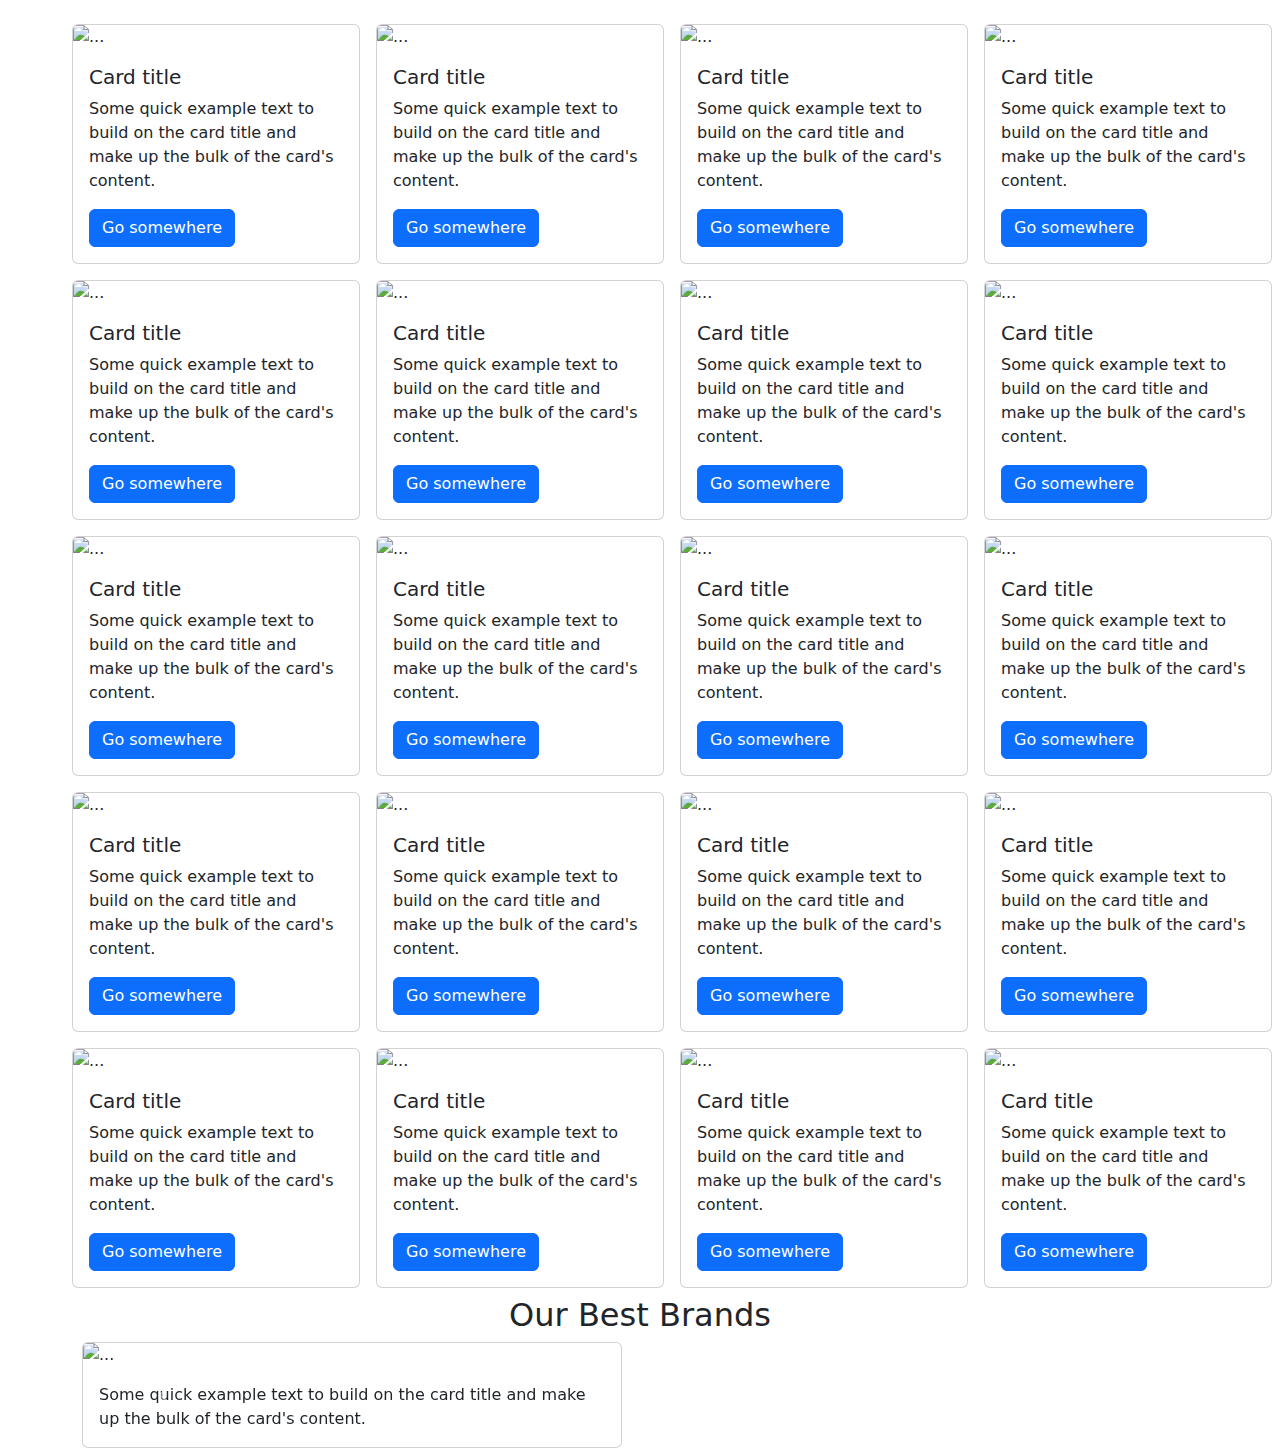
==== beer.html @ 066a0214 "added wine categories and beer next" ====
<!DOCTYPE html>
<html lang="en">
<head>
    <meta charset="UTF-8">
    <meta name="viewport" content="width=device-width, initial-scale=1.0">
    <link href="https://cdn.jsdelivr.net/npm/bootstrap@5.3.3/dist/css/bootstrap.min.css" rel="stylesheet" integrity="sha384-QWTKZyjpPEjISv5WaRU9OFeRpok6YctnYmDr5pNlyT2bRjXh0JMhjY6hW+ALEwIH" crossorigin="anonymous">

    <title>Document</title>


    <style>
    
    </style>
</head>
<body>
<!--1-->
    <div class="card float-end mx-2 my-2" style="width: 18rem;">
        <img src="..." class="card-img-top" alt="...">
        <div class="card-body">
          <h5 class="card-title">Card title</h5>
          <p class="card-text">Some quick example text to build on the card title and make up the bulk of the card's content.</p>
          <a href="#" class="btn btn-primary">Go somewhere</a>
        </div>
      </div>

      <!--2-->
      <div class="card float-end mx-2 my-2" style="width: 18rem;">
        <img src="..." class="card-img-top" alt="...">
        <div class="card-body">
          <h5 class="card-title">Card title</h5>
          <p class="card-text">Some quick example text to build on the card title and make up the bulk of the card's content.</p>
          <a href="#" class="btn btn-primary">Go somewhere</a>
        </div>
      </div>

      <!--3-->
      <div class="card float-end mx-2 my-2" style="width: 18rem;">
        <img src="..." class="card-img-top" alt="...">
        <div class="card-body">
          <h5 class="card-title">Card title</h5>
          <p class="card-text">Some quick example text to build on the card title and make up the bulk of the card's content.</p>
          <a href="#" class="btn btn-primary">Go somewhere</a>
        </div>
      </div>

      <!--4-->

      <div class="card float-end mx-2 my-2" style="width: 18rem;">
        <img src="..." class="card-img-top" alt="...">
        <div class="card-body">
          <h5 class="card-title">Card title</h5>
          <p class="card-text">Some quick example text to build on the card title and make up the bulk of the card's content.</p>
          <a href="#" class="btn btn-primary">Go somewhere</a>
        </div>
      </div>

      <!--5-->
      <div class="card float-end mx-2 my-2" style="width: 18rem;">
        <img src="..." class="card-img-top" alt="...">
        <div class="card-body">
          <h5 class="card-title">Card title</h5>
          <p class="card-text">Some quick example text to build on the card title and make up the bulk of the card's content.</p>
          <a href="#" class="btn btn-primary">Go somewhere</a>
        </div>
      </div>

      <!--6-->
      
      <div class="card float-end mx-2 my-2" style="width: 18rem;">
        <img src="..." class="card-img-top" alt="...">
        <div class="card-body">
          <h5 class="card-title">Card title</h5>
          <p class="card-text">Some quick example text to build on the card title and make up the bulk of the card's content.</p>
          <a href="#" class="btn btn-primary">Go somewhere</a>
        </div>
      </div>

      <!--7-->

      <div class="card float-end mx-2 my-2" style="width: 18rem;">
        <img src="..." class="card-img-top" alt="...">
        <div class="card-body">
          <h5 class="card-title">Card title</h5>
          <p class="card-text">Some quick example text to build on the card title and make up the bulk of the card's content.</p>
          <a href="#" class="btn btn-primary">Go somewhere</a>
        </div>
      </div>

      <!--8-->
      
      <div class="card float-end mx-2 my-2" style="width: 18rem;">
        <img src="..." class="card-img-top" alt="...">
        <div class="card-body">
          <h5 class="card-title">Card title</h5>
          <p class="card-text">Some quick example text to build on the card title and make up the bulk of the card's content.</p>
          <a href="#" class="btn btn-primary">Go somewhere</a>
        </div>
      </div>

      <!--9-->

      <div class="card float-end mx-2 my-2" style="width: 18rem;">
        <img src="..." class="card-img-top" alt="...">
        <div class="card-body">
          <h5 class="card-title">Card title</h5>
          <p class="card-text">Some quick example text to build on the card title and make up the bulk of the card's content.</p>
          <a href="#" class="btn btn-primary">Go somewhere</a>
        </div>
      </div>

      <!--10-->

      <div class="card float-end mx-2 my-2" style="width: 18rem;">
        <img src="..." class="card-img-top" alt="...">
        <div class="card-body">
          <h5 class="card-title">Card title</h5>
          <p class="card-text">Some quick example text to build on the card title and make up the bulk of the card's content.</p>
          <a href="#" class="btn btn-primary">Go somewhere</a>
        </div>
      </div>

      <!--11-->

      <div class="card float-end mx-2 my-2" style="width: 18rem;">
        <img src="..." class="card-img-top" alt="...">
        <div class="card-body">
          <h5 class="card-title">Card title</h5>
          <p class="card-text">Some quick example text to build on the card title and make up the bulk of the card's content.</p>
          <a href="#" class="btn btn-primary">Go somewhere</a>
        </div>
      </div>
      
      <!--12-->

      <div class="card float-end mx-2 my-2" style="width: 18rem;">
        <img src="..." class="card-img-top" alt="...">
        <div class="card-body">
          <h5 class="card-title">Card title</h5>
          <p class="card-text">Some quick example text to build on the card title and make up the bulk of the card's content.</p>
          <a href="#" class="btn btn-primary">Go somewhere</a>
        </div>
      </div>

      <!--13-->

      <div class="card float-end mx-2 my-2" style="width: 18rem;">
        <img src="..." class="card-img-top" alt="...">
        <div class="card-body">
          <h5 class="card-title">Card title</h5>
          <p class="card-text">Some quick example text to build on the card title and make up the bulk of the card's content.</p>
          <a href="#" class="btn btn-primary">Go somewhere</a>
        </div>
      </div>

      <!--14-->

      <div class="card float-end mx-2 my-2" style="width: 18rem;">
        <img src="..." class="card-img-top" alt="...">
        <div class="card-body">
          <h5 class="card-title">Card title</h5>
          <p class="card-text">Some quick example text to build on the card title and make up the bulk of the card's content.</p>
          <a href="#" class="btn btn-primary">Go somewhere</a>
        </div>
      </div>

      <!--15-->

      <div class="card float-end mx-2 my-2" style="width: 18rem;">
        <img src="..." class="card-img-top" alt="...">
        <div class="card-body">
          <h5 class="card-title">Card title</h5>
          <p class="card-text">Some quick example text to build on the card title and make up the bulk of the card's content.</p>
          <a href="#" class="btn btn-primary">Go somewhere</a>
        </div>
      </div>

      <!--16-->

      <div class="card float-end mx-2 my-2" style="width: 18rem;">
        <img src="..." class="card-img-top" alt="...">
        <div class="card-body">
          <h5 class="card-title">Card title</h5>
          <p class="card-text">Some quick example text to build on the card title and make up the bulk of the card's content.</p>
          <a href="#" class="btn btn-primary">Go somewhere</a>
        </div>
      </div>

      <!--17-->

      <div class="card float-end mx-2 my-2" style="width: 18rem;">
        <img src="..." class="card-img-top" alt="...">
        <div class="card-body">
          <h5 class="card-title">Card title</h5>
          <p class="card-text">Some quick example text to build on the card title and make up the bulk of the card's content.</p>
          <a href="#" class="btn btn-primary">Go somewhere</a>
        </div>
      </div>

      <!--18-->

      <div class="card float-end mx-2 my-2" style="width: 18rem;">
        <img src="..." class="card-img-top" alt="...">
        <div class="card-body">
          <h5 class="card-title">Card title</h5>
          <p class="card-text">Some quick example text to build on the card title and make up the bulk of the card's content.</p>
          <a href="#" class="btn btn-primary">Go somewhere</a>
        </div>
      </div>

      <!--19-->

      <div class="card float-end mx-2 my-2" style="width: 18rem;">
        <img src="..." class="card-img-top" alt="...">
        <div class="card-body">
          <h5 class="card-title">Card title</h5>
          <p class="card-text">Some quick example text to build on the card title and make up the bulk of the card's content.</p>
          <a href="#" class="btn btn-primary">Go somewhere</a>
        </div>
      </div>
      
      <!--20-->

      <div class="card float-end mx-2 my-2" style="width: 18rem;">
        <img src="..." class="card-img-top" alt="...">
        <div class="card-body">
          <h5 class="card-title">Card title</h5>
          <p class="card-text">Some quick example text to build on the card title and make up the bulk of the card's content.</p>
          <a href="#" class="btn btn-primary">Go somewhere</a>
        </div>
      </div>



<!--our best brands-->

<div class="container  mt-3">
    <h2 style="text-align: center; margin-top: 10px;">Our Best Brands</h2>
    <div id="carouselExampleAutoplaying" class="carousel slide" data-bs-ride="carousel">
        <div class="carousel-inner">
          <div class="carousel-item active">
            <!---->
            
            <div class="card" style="width:540px;">
                
                <img src="..." class="card-img-top" alt="...">
                <div class="card-body">
                  <p class="card-text">Some quick example text to build on the card title and make up the bulk of the card's content.</p>
                </div>
              </div>
             
          </div>
          <div class="carousel-item">
            <div class="card" style="width: 540px;">
                <img src="..." class="card-img-top" alt="...">
                <div class="card-body">
                  <p class="card-text">Some quick example text to build on the card title and make up the bulk of the card's content.</p>
                </div>
              </div>
          </div>
          <div class="carousel-item">
            <div class="card" style="width: 540px;;">
                <img src="..." class="card-img-top" alt="...">
                <div class="card-body">
                  <p class="card-text">Some quick example text to build on the card title and make up the bulk of the card's content.</p>
                </div>
              </div>
          </div>
        </div>
        <button class="carousel-control-prev" type="button" data-bs-target="#carouselExampleAutoplaying" data-bs-slide="prev">
          <span class="carousel-control-prev-icon" aria-hidden="true"></span>
          <span class="visually-hidden">Previous</span>
        </button>
        <button class="carousel-control-next" type="button" data-bs-target="#carouselExampleAutoplaying" data-bs-slide="next">
          <span class="carousel-control-next-icon" aria-hidden="true"></span>
          <span class="visually-hidden">Next</span>
        </button>
      </div>
</div>














   <script src="https://cdn.jsdelivr.net/npm/bootstrap@5.3.3/dist/js/bootstrap.bundle.min.js" integrity="sha384-YvpcrYf0tY3lHB60NNkmXc5s9fDVZLESaAA55NDzOxhy9GkcIdslK1eN7N6jIeHz" crossorigin="anonymous"></script> 
</body>
</html>
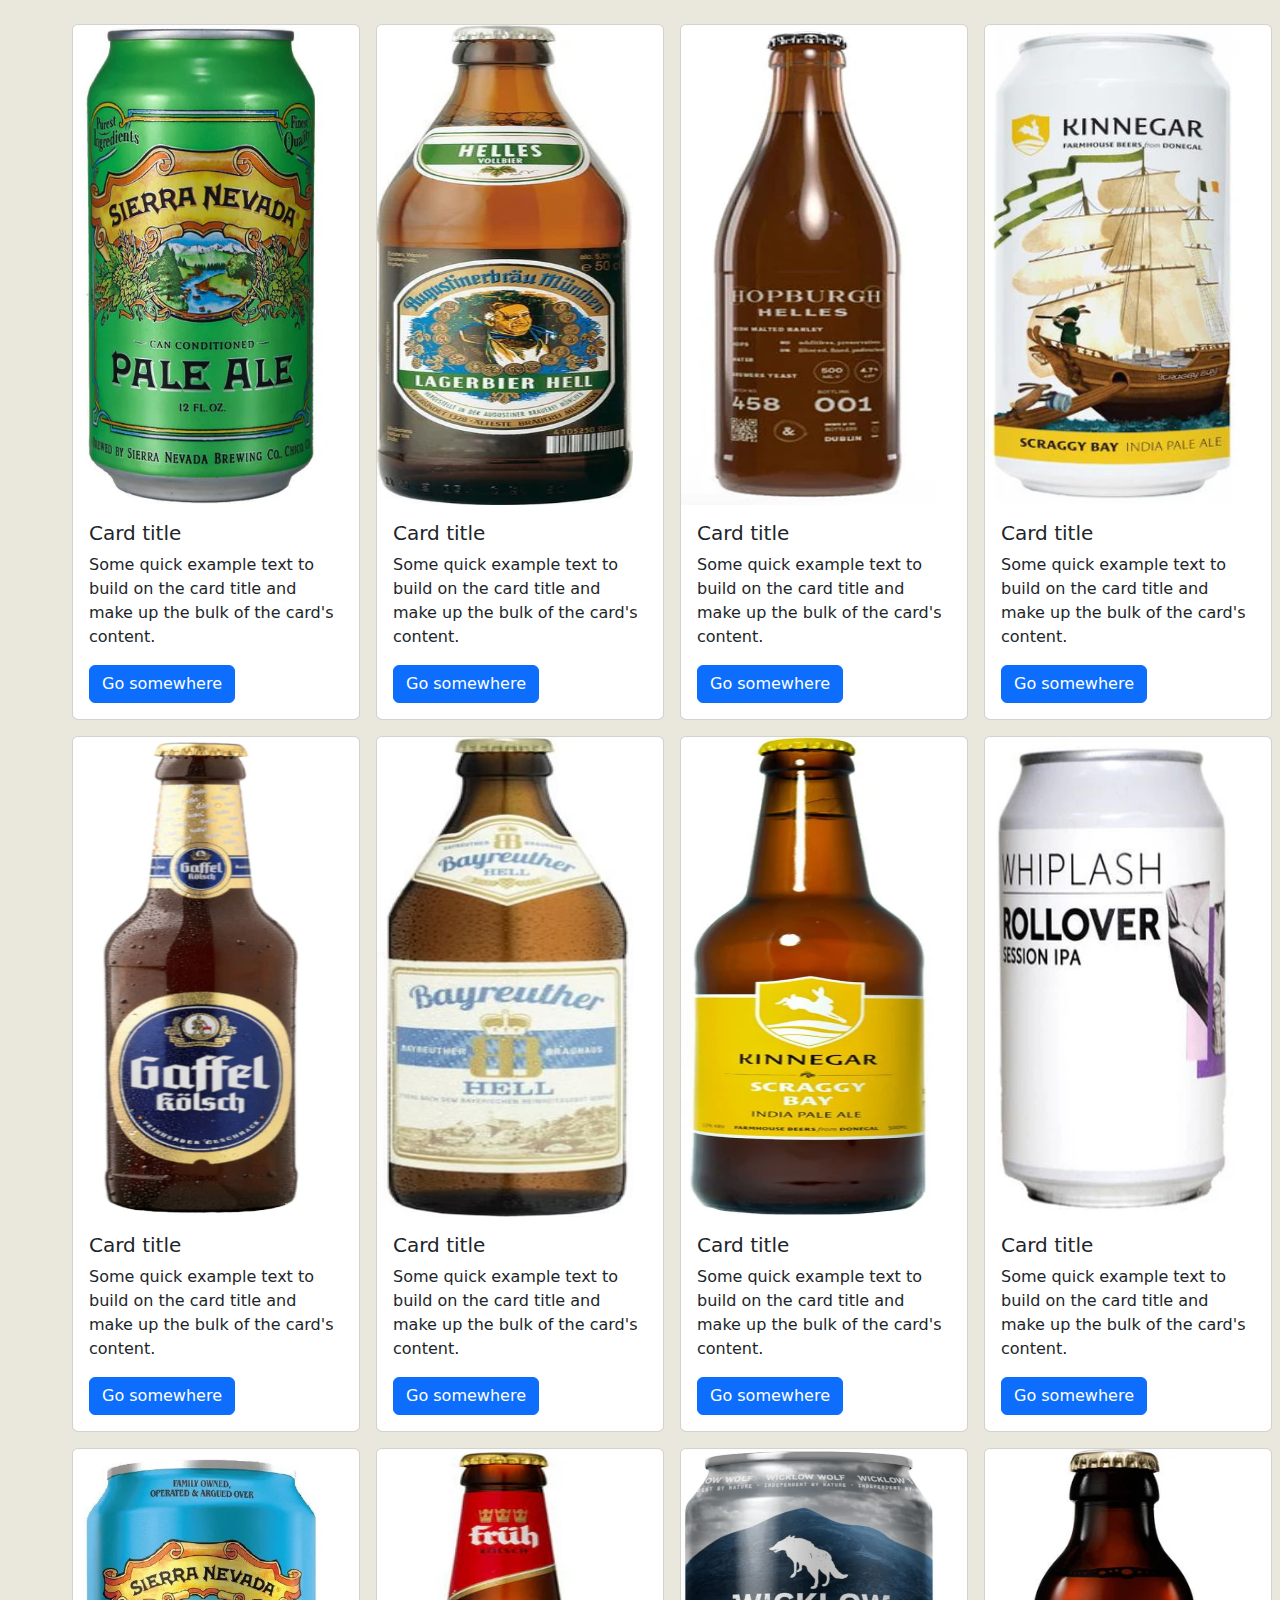
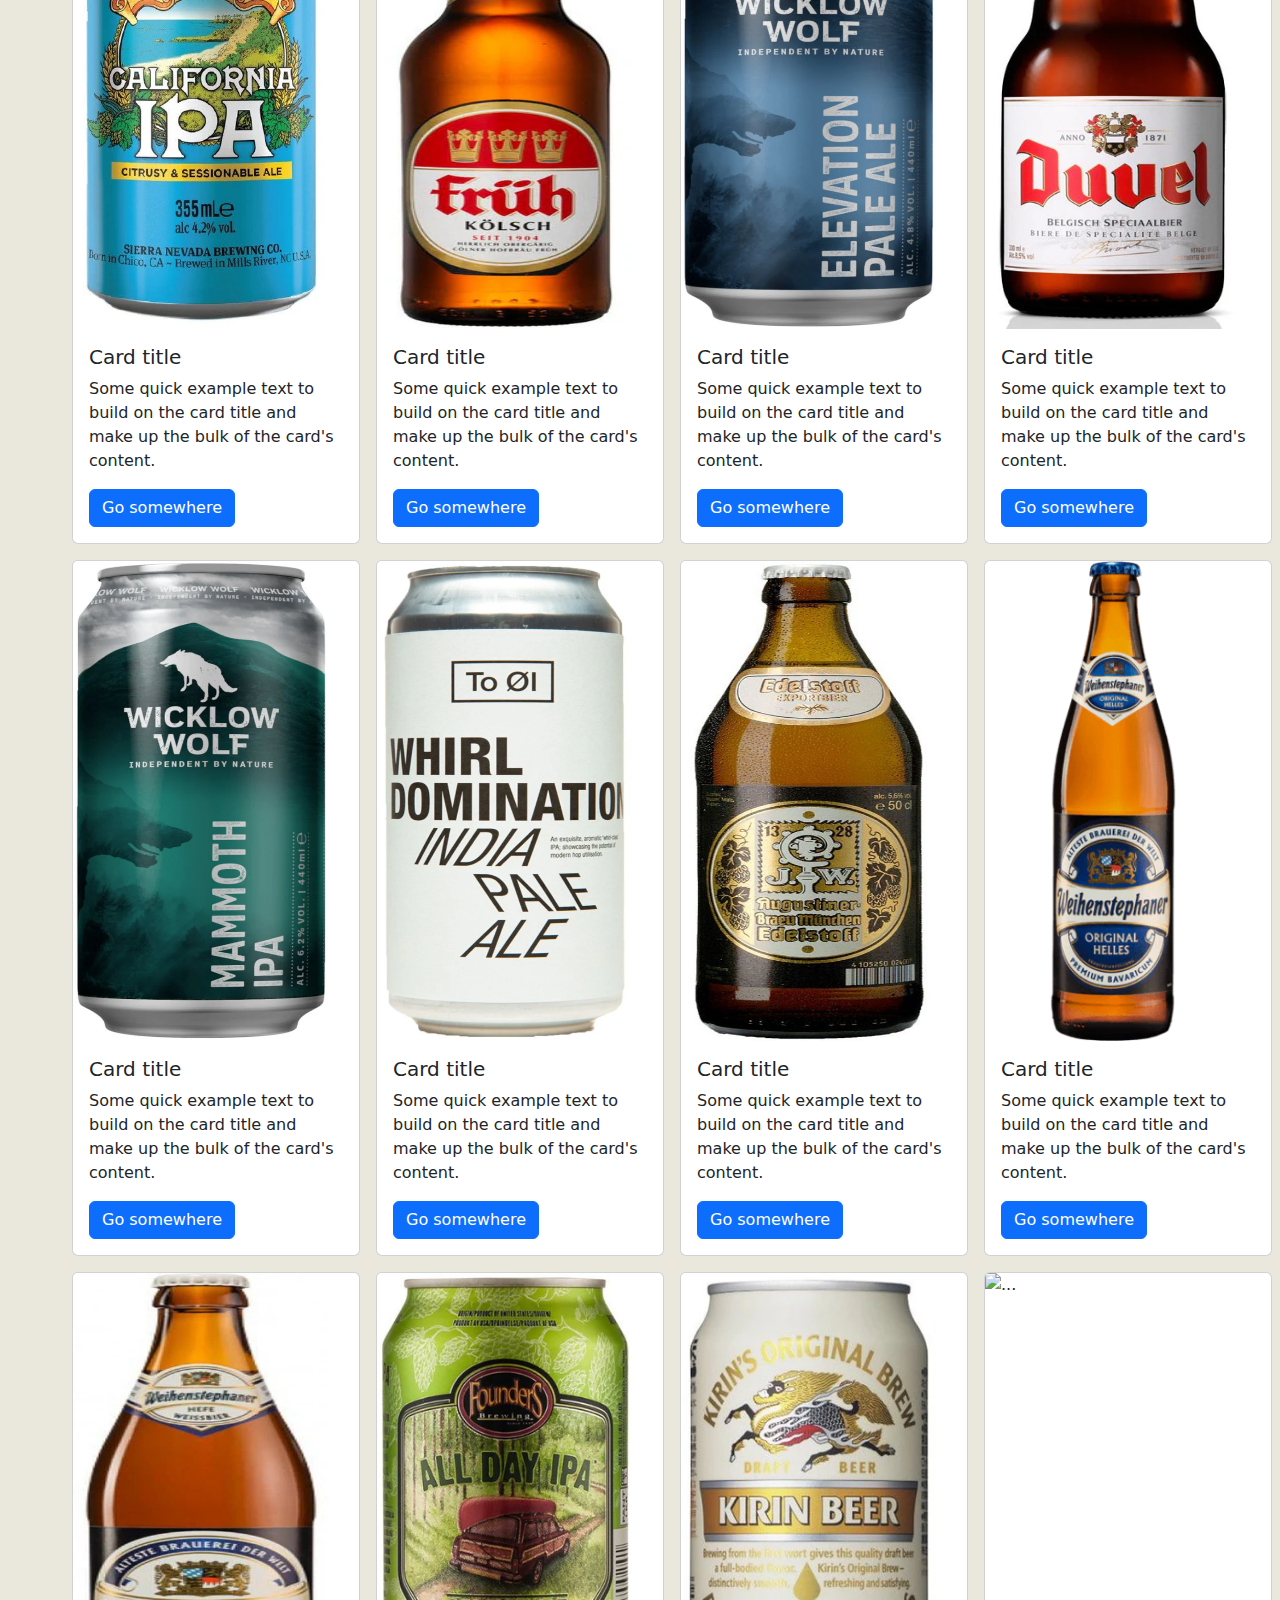
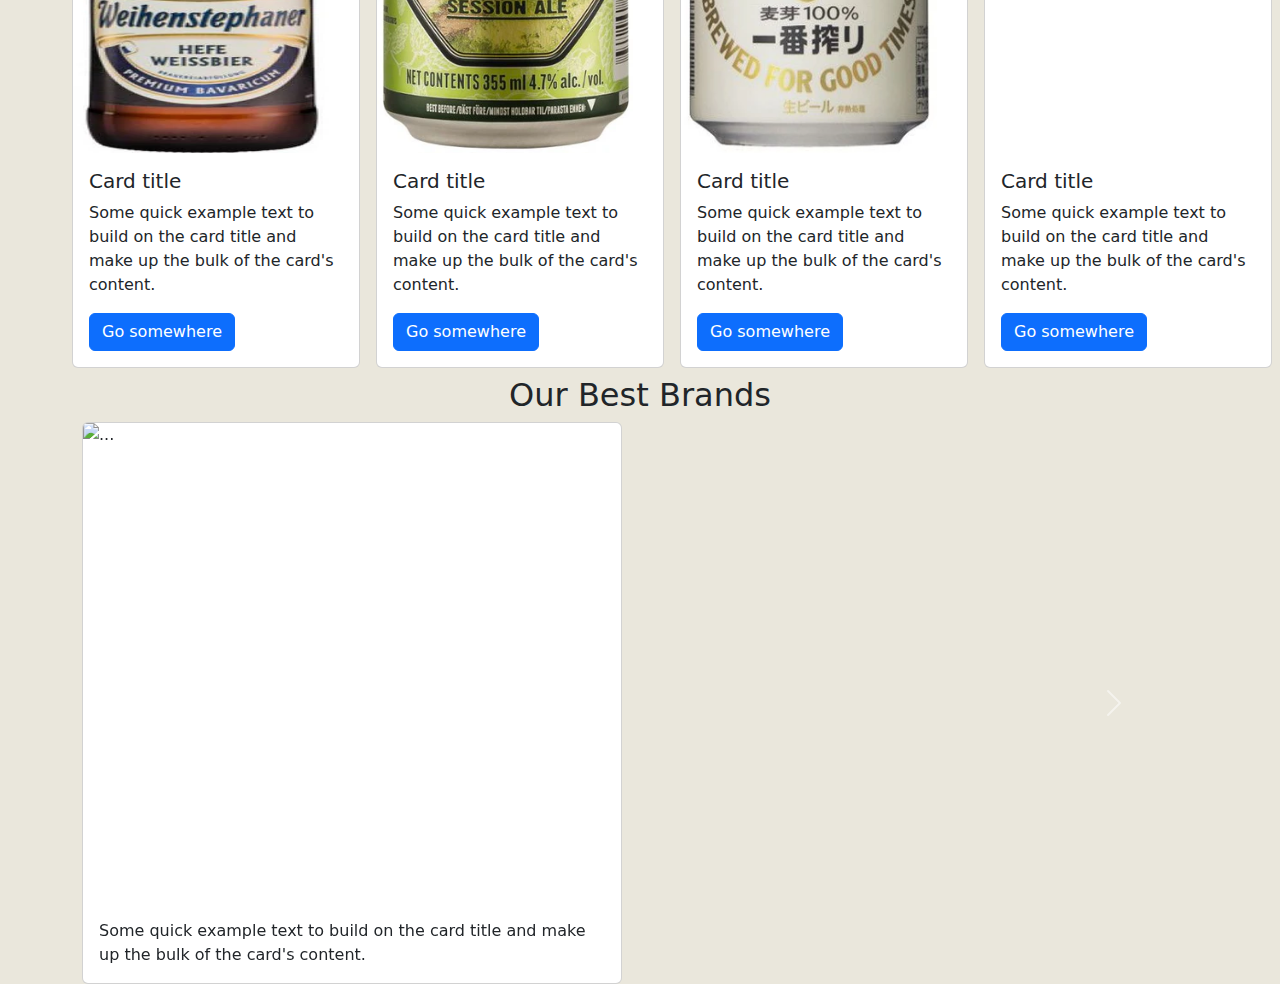
==== commit eff3e91e: "beer webp added 1, 14, 17 missing" ====
--- a/beer.html
+++ b/beer.html
@@ -9,13 +9,21 @@
 
 
     <style>
+      .card img{
+        height: 30rem;
+        width: 16rem;
+      
+      }
+      body{
+        background:#EAE7DC;
+      }
     
     </style>
 </head>
 <body>
 <!--1-->
     <div class="card float-end mx-2 my-2" style="width: 18rem;">
-        <img src="..." class="card-img-top" alt="...">
+        <img src="images/beer2.webp" class="card-img-top" alt="...">
         <div class="card-body">
           <h5 class="card-title">Card title</h5>
           <p class="card-text">Some quick example text to build on the card title and make up the bulk of the card's content.</p>
@@ -25,7 +33,7 @@
 
       <!--2-->
       <div class="card float-end mx-2 my-2" style="width: 18rem;">
-        <img src="..." class="card-img-top" alt="...">
+        <img src="images/beer3.webp" class="card-img-top" alt="...">
         <div class="card-body">
           <h5 class="card-title">Card title</h5>
           <p class="card-text">Some quick example text to build on the card title and make up the bulk of the card's content.</p>
@@ -35,7 +43,7 @@
 
       <!--3-->
       <div class="card float-end mx-2 my-2" style="width: 18rem;">
-        <img src="..." class="card-img-top" alt="...">
+        <img src="images/beer5.webp" class="card-img-top" alt="...">
         <div class="card-body">
           <h5 class="card-title">Card title</h5>
           <p class="card-text">Some quick example text to build on the card title and make up the bulk of the card's content.</p>
@@ -46,7 +54,7 @@
       <!--4-->
 
       <div class="card float-end mx-2 my-2" style="width: 18rem;">
-        <img src="..." class="card-img-top" alt="...">
+        <img src="images/beer6.webp" class="card-img-top" alt="...">
         <div class="card-body">
           <h5 class="card-title">Card title</h5>
           <p class="card-text">Some quick example text to build on the card title and make up the bulk of the card's content.</p>
@@ -56,7 +64,7 @@
 
       <!--5-->
       <div class="card float-end mx-2 my-2" style="width: 18rem;">
-        <img src="..." class="card-img-top" alt="...">
+        <img src="images/beer7.webp" class="card-img-top" alt="...">
         <div class="card-body">
           <h5 class="card-title">Card title</h5>
           <p class="card-text">Some quick example text to build on the card title and make up the bulk of the card's content.</p>
@@ -67,7 +75,7 @@
       <!--6-->
       
       <div class="card float-end mx-2 my-2" style="width: 18rem;">
-        <img src="..." class="card-img-top" alt="...">
+        <img src="images/beer8.webp" class="card-img-top" alt="...">
         <div class="card-body">
           <h5 class="card-title">Card title</h5>
           <p class="card-text">Some quick example text to build on the card title and make up the bulk of the card's content.</p>
@@ -78,7 +86,7 @@
       <!--7-->
 
       <div class="card float-end mx-2 my-2" style="width: 18rem;">
-        <img src="..." class="card-img-top" alt="...">
+        <img src="images/beer4.avif" class="card-img-top" alt="...">
         <div class="card-body">
           <h5 class="card-title">Card title</h5>
           <p class="card-text">Some quick example text to build on the card title and make up the bulk of the card's content.</p>
@@ -89,7 +97,7 @@
       <!--8-->
       
       <div class="card float-end mx-2 my-2" style="width: 18rem;">
-        <img src="..." class="card-img-top" alt="...">
+        <img src="images/beer10.webp" class="card-img-top" alt="...">
         <div class="card-body">
           <h5 class="card-title">Card title</h5>
           <p class="card-text">Some quick example text to build on the card title and make up the bulk of the card's content.</p>
@@ -100,7 +108,7 @@
       <!--9-->
 
       <div class="card float-end mx-2 my-2" style="width: 18rem;">
-        <img src="..." class="card-img-top" alt="...">
+        <img src="images/beer11.webp" class="card-img-top" alt="...">
         <div class="card-body">
           <h5 class="card-title">Card title</h5>
           <p class="card-text">Some quick example text to build on the card title and make up the bulk of the card's content.</p>
@@ -111,7 +119,7 @@
       <!--10-->
 
       <div class="card float-end mx-2 my-2" style="width: 18rem;">
-        <img src="..." class="card-img-top" alt="...">
+        <img src="images/beer12.webp" class="card-img-top" alt="...">
         <div class="card-body">
           <h5 class="card-title">Card title</h5>
           <p class="card-text">Some quick example text to build on the card title and make up the bulk of the card's content.</p>
@@ -122,7 +130,7 @@
       <!--11-->
 
       <div class="card float-end mx-2 my-2" style="width: 18rem;">
-        <img src="..." class="card-img-top" alt="...">
+        <img src="images/beer13.webp" class="card-img-top" alt="...">
         <div class="card-body">
           <h5 class="card-title">Card title</h5>
           <p class="card-text">Some quick example text to build on the card title and make up the bulk of the card's content.</p>
@@ -133,7 +141,7 @@
       <!--12-->
 
       <div class="card float-end mx-2 my-2" style="width: 18rem;">
-        <img src="..." class="card-img-top" alt="...">
+        <img src="images/beer15.webp" class="card-img-top" alt="...">
         <div class="card-body">
           <h5 class="card-title">Card title</h5>
           <p class="card-text">Some quick example text to build on the card title and make up the bulk of the card's content.</p>
@@ -144,7 +152,7 @@
       <!--13-->
 
       <div class="card float-end mx-2 my-2" style="width: 18rem;">
-        <img src="..." class="card-img-top" alt="...">
+        <img src="images/beer16.webp" class="card-img-top" alt="...">
         <div class="card-body">
           <h5 class="card-title">Card title</h5>
           <p class="card-text">Some quick example text to build on the card title and make up the bulk of the card's content.</p>
@@ -155,7 +163,7 @@
       <!--14-->
 
       <div class="card float-end mx-2 my-2" style="width: 18rem;">
-        <img src="..." class="card-img-top" alt="...">
+        <img src="images/beer18.jpg" class="card-img-top" alt="...">
         <div class="card-body">
           <h5 class="card-title">Card title</h5>
           <p class="card-text">Some quick example text to build on the card title and make up the bulk of the card's content.</p>
@@ -166,7 +174,7 @@
       <!--15-->
 
       <div class="card float-end mx-2 my-2" style="width: 18rem;">
-        <img src="..." class="card-img-top" alt="...">
+        <img src="images/beer19.webp" class="card-img-top" alt="...">
         <div class="card-body">
           <h5 class="card-title">Card title</h5>
           <p class="card-text">Some quick example text to build on the card title and make up the bulk of the card's content.</p>
@@ -177,7 +185,7 @@
       <!--16-->
 
       <div class="card float-end mx-2 my-2" style="width: 18rem;">
-        <img src="..." class="card-img-top" alt="...">
+        <img src="images/beer20.webp" class="card-img-top" alt="...">
         <div class="card-body">
           <h5 class="card-title">Card title</h5>
           <p class="card-text">Some quick example text to build on the card title and make up the bulk of the card's content.</p>
@@ -188,7 +196,7 @@
       <!--17-->
 
       <div class="card float-end mx-2 my-2" style="width: 18rem;">
-        <img src="..." class="card-img-top" alt="...">
+        <img src="images/beer21" class="card-img-top" alt="...">
         <div class="card-body">
           <h5 class="card-title">Card title</h5>
           <p class="card-text">Some quick example text to build on the card title and make up the bulk of the card's content.</p>
@@ -199,7 +207,7 @@
       <!--18-->
 
       <div class="card float-end mx-2 my-2" style="width: 18rem;">
-        <img src="..." class="card-img-top" alt="...">
+        <img src="images/beer22.webp" class="card-img-top" alt="...">
         <div class="card-body">
           <h5 class="card-title">Card title</h5>
           <p class="card-text">Some quick example text to build on the card title and make up the bulk of the card's content.</p>
@@ -210,7 +218,7 @@
       <!--19-->
 
       <div class="card float-end mx-2 my-2" style="width: 18rem;">
-        <img src="..." class="card-img-top" alt="...">
+        <img src="images/beer23.webp" class="card-img-top" alt="...">
         <div class="card-body">
           <h5 class="card-title">Card title</h5>
           <p class="card-text">Some quick example text to build on the card title and make up the bulk of the card's content.</p>
@@ -221,7 +229,7 @@
       <!--20-->
 
       <div class="card float-end mx-2 my-2" style="width: 18rem;">
-        <img src="..." class="card-img-top" alt="...">
+        <img src="images/beer24.webp" class="card-img-top" alt="...">
         <div class="card-body">
           <h5 class="card-title">Card title</h5>
           <p class="card-text">Some quick example text to build on the card title and make up the bulk of the card's content.</p>
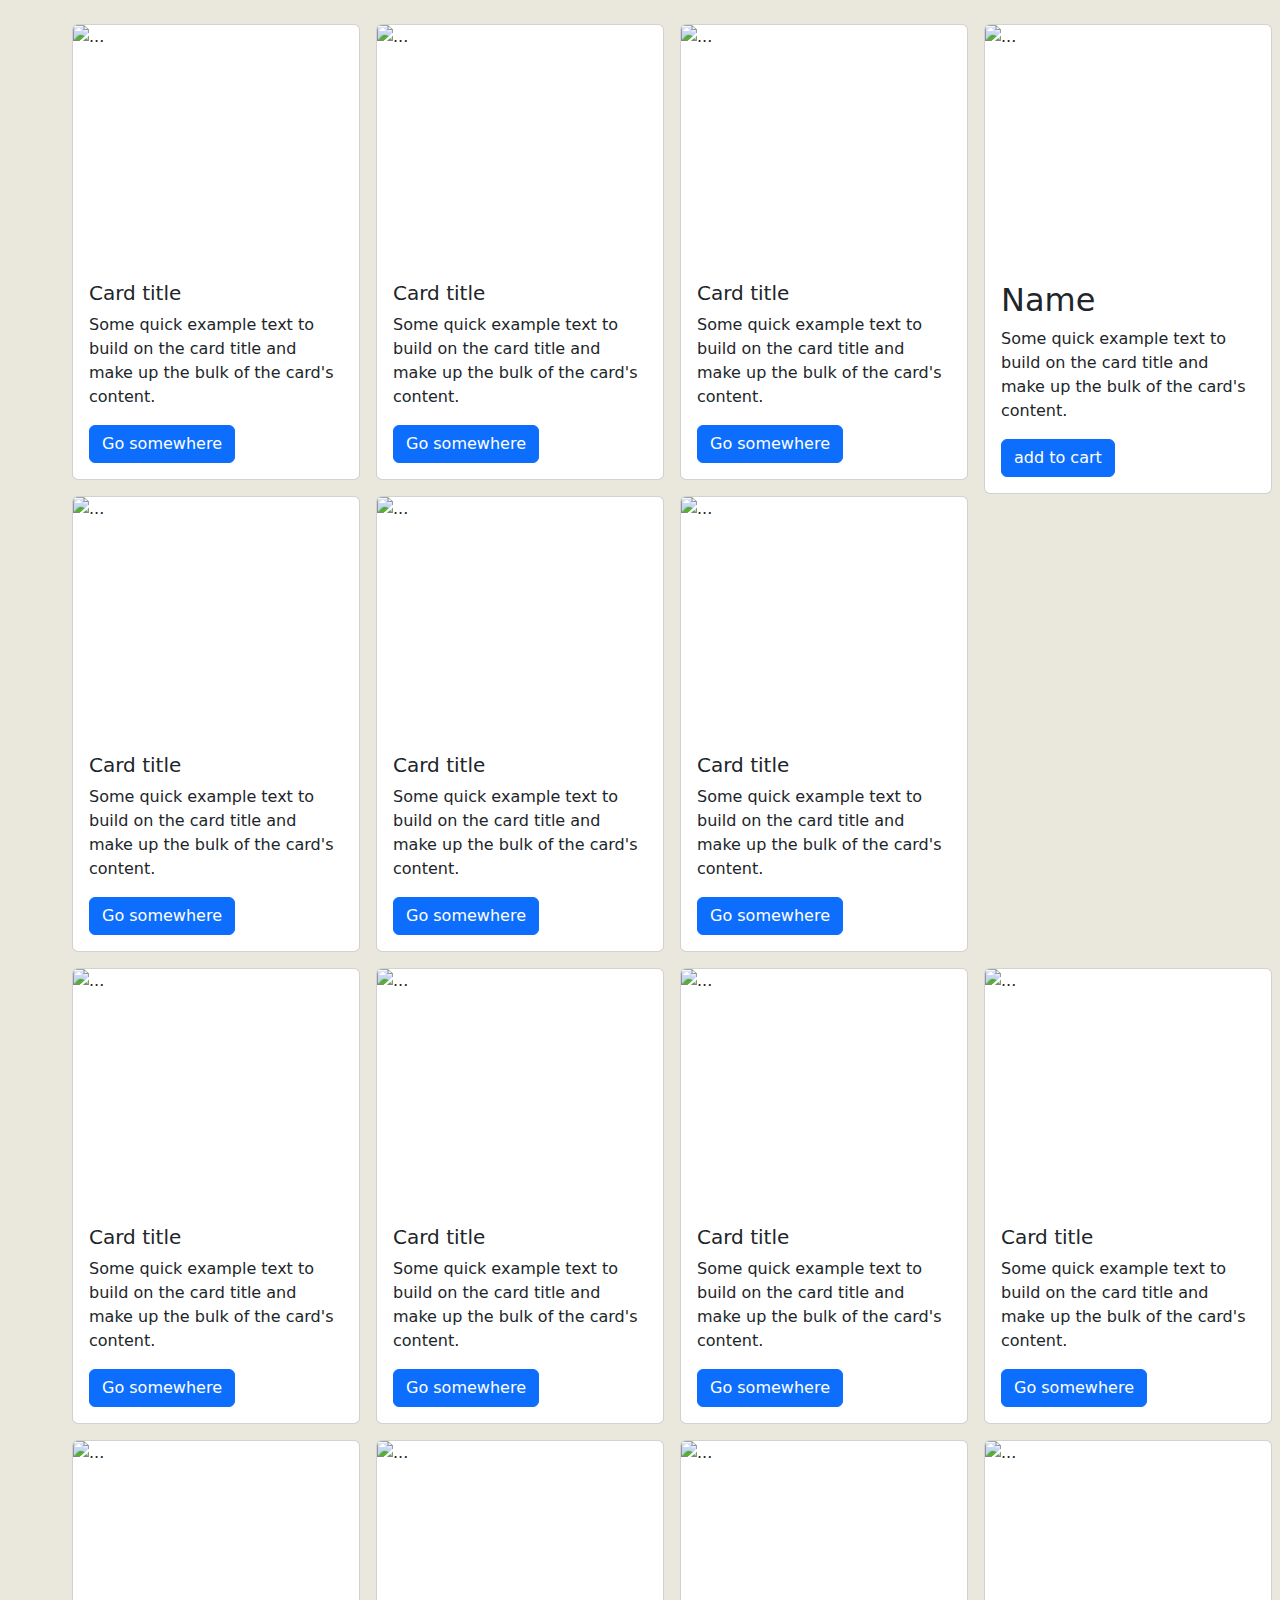
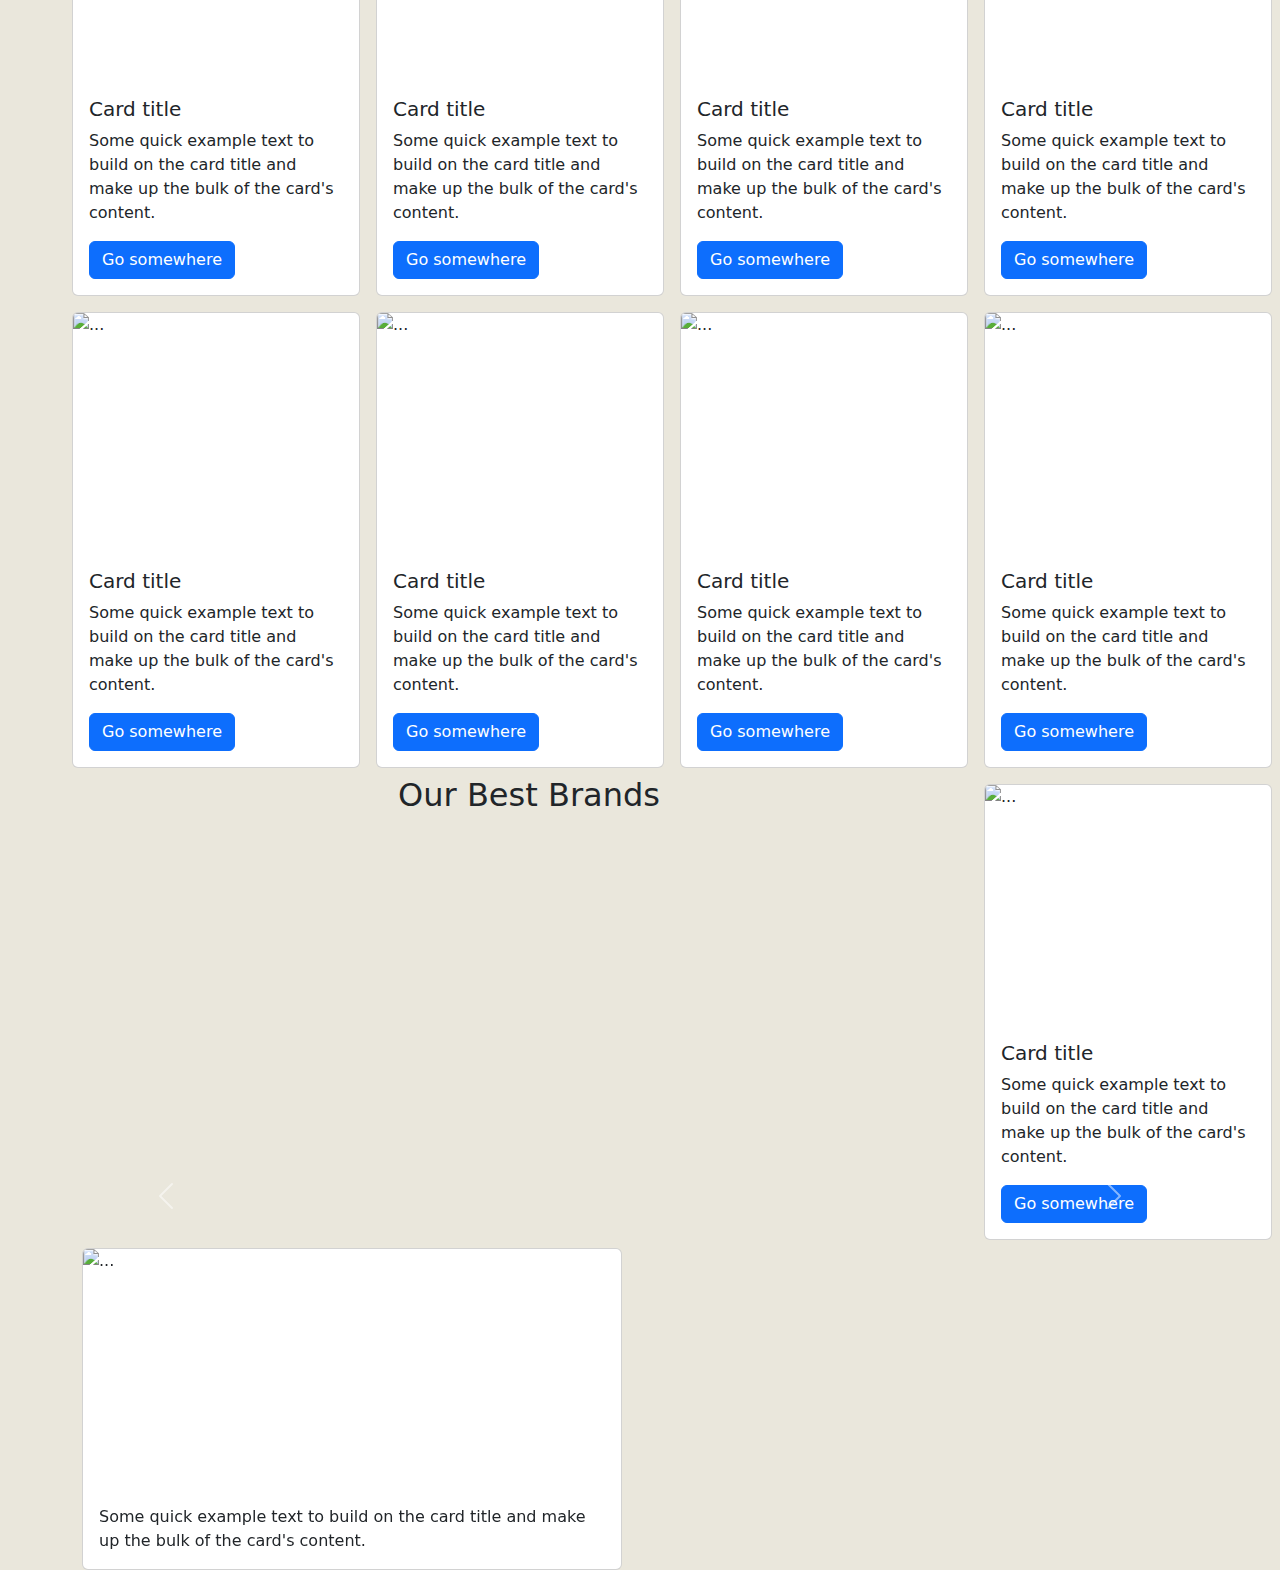
==== commit 292b60d0: "added new images" ====
--- a/beer.html
+++ b/beer.html
@@ -10,8 +10,10 @@
 
     <style>
       .card img{
-        height: 30rem;
-        width: 16rem;
+        width: 8.5em;
+        height:15em;
+        
+      
       
       }
       body{
@@ -21,13 +23,27 @@
     </style>
 </head>
 <body>
+
+
+ 
+
+
+
+
+
+
+
+
 <!--1-->
     <div class="card float-end mx-2 my-2" style="width: 18rem;">
+      
         <img src="images/beer2.webp" class="card-img-top" alt="...">
         <div class="card-body">
-          <h5 class="card-title">Card title</h5>
-          <p class="card-text">Some quick example text to build on the card title and make up the bulk of the card's content.</p>
-          <a href="#" class="btn btn-primary">Go somewhere</a>
+          <h2 class="card-title">Name</h2>
+          <h3></h3>
+          <h3></h3>
+          <p class="card-text">Some quick example text to build on the card title and make up the bulk of the card's content.</p>
+          <a href="#" class="btn btn-primary">add to cart</a>
         </div>
       </div>
 
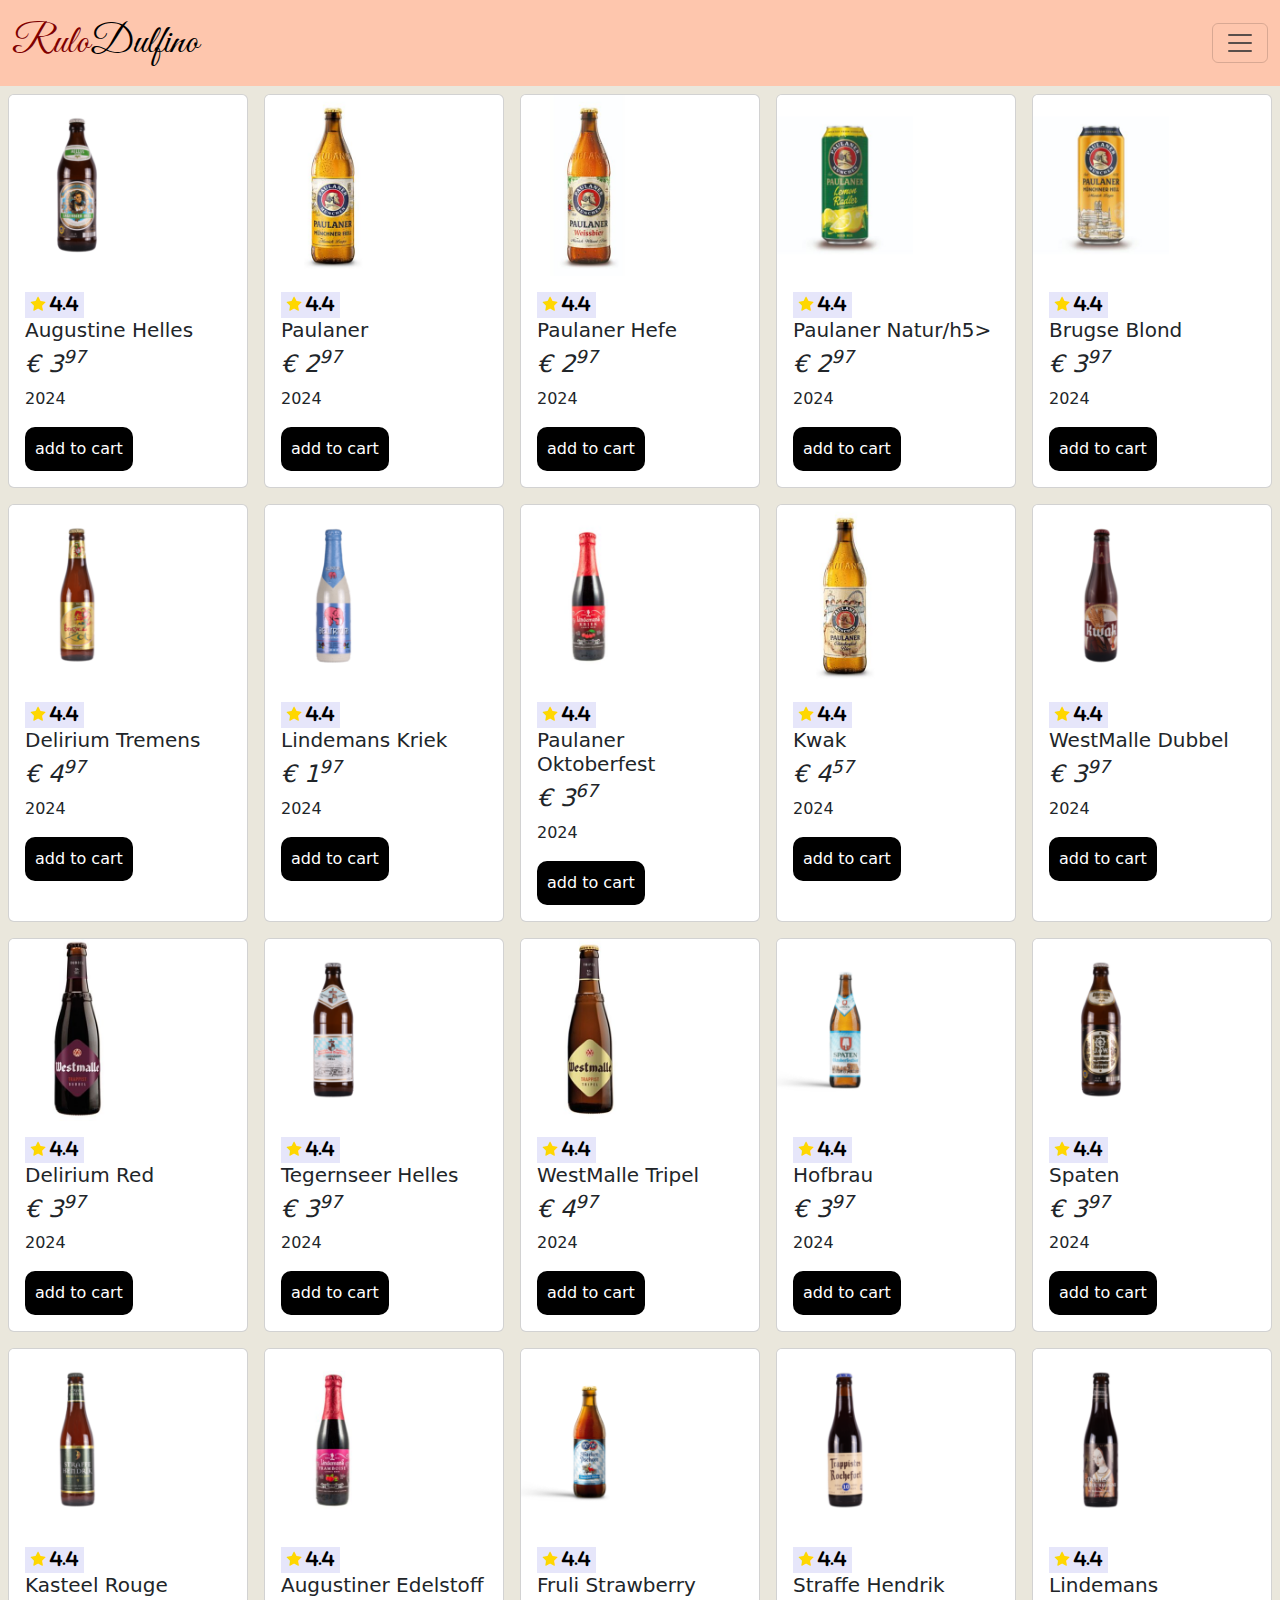
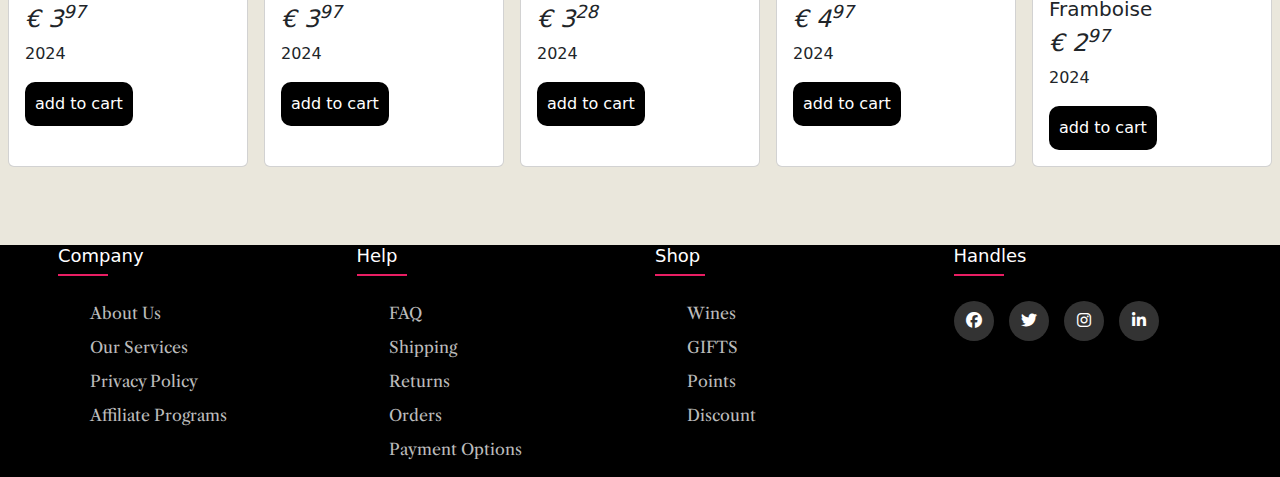
==== commit f3303f2a: "added favicon to all pages" ====
--- a/beer.html
+++ b/beer.html
@@ -3,28 +3,254 @@
 <head>
     <meta charset="UTF-8">
     <meta name="viewport" content="width=device-width, initial-scale=1.0">
+    <link rel="stylesheet" href="https://cdnjs.cloudflare.com/ajax/libs/font-awesome/6.6.0/css/all.min.css">
+    <link rel="stylesheet" href="https://cdnjs.cloudflare.com/ajax/libs/font-awesome/4.7.0/css/font-awesome.min.css">
+    <link rel="preconnect" href="https://fonts.googleapis.com">
+<link rel="preconnect" href="https://fonts.gstatic.com" crossorigin>
+<link rel="icon" type="image/png" href="images/favicon.png">
     <link href="https://cdn.jsdelivr.net/npm/bootstrap@5.3.3/dist/css/bootstrap.min.css" rel="stylesheet" integrity="sha384-QWTKZyjpPEjISv5WaRU9OFeRpok6YctnYmDr5pNlyT2bRjXh0JMhjY6hW+ALEwIH" crossorigin="anonymous">
-
-    <title>Document</title>
+    <link href="https://fonts.googleapis.com/css2?family=Cormorant+Garamond:ital,wght@0,300;0,400;0,500;0,600;0,700;1,300;1,400;1,500;1,600;1,700&family=EB+Garamond:ital,wght@0,400..800;1,400..800&family=Great+Vibes&family=Libre+Caslon+Text:ital,wght@0,400;0,700;1,400&family=Nanum+Myeongjo:wght@400;700;800&family=Nosifer&family=Oooh+Baby&family=Parisienne&family=WindSong:wght@400;500&display=swap" rel="stylesheet">
+    <title>RuloDulfino</title>
 
 
     <style>
+
+
+   /*NAVBAR*/
+
+   .addCart{
+    border: none;
+    background-color: black;
+    color: white;
+    border-radius: 10px;
+    padding: 10px 10px 10px 10px;
+   }
+   .addCart:hover{
+    background-color: gray;
+    color: black;
+   }
+
+
+   .navbar-brand{
+    
+    font-family: "Great Vibes", cursive;
+    font-weight: 400;
+    font-style: normal;
+    
+
+  
+}
+#offcanvasNavbar{
+    background:#EAE7DC;
+    border: 2px solid black;
+}
+  li {
+    font-size: 23px;
+    font-family: "Libre Caslon Text", serif;
+    transition: 1s;
+}
+li:hover{
+    background:#865D36;
+    border-radius: 10px;
+    opacity: .9;
+    
+}
+nav{
+    background:#FEC6AD;
+}
+.nav-item a{
+    transition: all ease-in-out;
+}
+.dropdown-menu{
+    background: #EAE7DC;
+}
+      /* NAVBAR-END */
+
+
+
       .card img{
         width: 8.5em;
-        height:15em;
-        
-      
-      
-      }
+        height:auto;
+        
+        
+      
+      
+      }
+
+    .conatiner{
+      display: flex;
+      flex-wrap: wrap;
+      justify-content: center;
+    }
+    .conatiner>*{
+      margin: 40px;
+    }
+
+      
       body{
         background:#EAE7DC;
       }
     
+
+      .contain{
+        max-width: 1170px;
+      
+        margin: auto;
+      }
+      ul{
+        list-style: none;
+      }
+       a{
+        text-decoration: none;
+       }
+      .row{
+        display: flex;
+        flex-wrap:wrap;
+      }
+      
+      /* footer*/
+       .footer{
+        background-color: black;
+        color: white;
+        margin-top: 70px;
+      
+        
+       }
+      .footer-col{
+      width: 25%;
+      padding:  0 15px;
+      }
+      .footer-col h4{
+        font-size: 18px;
+        color:#ffffff;
+        margin-bottom: 35px;
+        font-weight: 500;
+        position: relative;
+      
+      }
+      .footer-col h4::before{
+        content: '';
+        position: absolute;
+        left: 0;
+        bottom: -10px;
+        background-color: #e91e63;
+        height: 2px;
+        box-sizing: border-box;
+        width: 50px;
+      
+      }
+      .footer-col ul li:not(:last-child){
+      margin-bottom: 10px;
+      }
+      .footer-col ul li a{
+        font-size: 16px;
+        color: #ffffff;
+        font-weight: 300;
+        color: #bbbbbb;
+        display: block;
+        transition: all 0.3s ease;
+      }
+      .footer-col ul li a:hover{
+      
+        color: #ffffff;
+        padding-left: 8px;
+      
+      }
+      .footer-col .social-links a{
+      
+      display: inline-block;
+      
+      height: 40px;
+      width: 40px;
+      background-color: rgba(255, 255, 255, 0.2);
+      margin:0 10px 10px 0;
+      text-align: center;
+      line-height: 40px;
+      border-radius: 50%;
+      color: #ffffff;
+      transition: all 0.5s ease;
+      
+      }
+      .footer-col .social-links a:hover{
+      color: #24262b;
+      background-color:#ffffff ;
+      }
+      /*responsive footer*/
+      @media(max-width:767px){
+      
+      .footer-col{
+      width: 50%;
+      margin-bottom: 30px;
+      }
+    }
+      @media(max-width:574px){
+      
+      .footer-col{
+      width: 100%;
+      
+      }
+      }
+
+      /*footer end*/
+
+
     </style>
 </head>
 <body>
 
 
+  <!--NAV-->
+  <nav class="navbar" id="navigation">
+    <div class="container-fluid">
+      <a class="navbar-brand" href="#"><span style="color:maroon;font-size: 40px;">Rulo<span style="color: black;">Dulfino</span></a>
+      <button class="navbar-toggler" type="button" data-bs-toggle="offcanvas" data-bs-target="#offcanvasNavbar" aria-controls="offcanvasNavbar" aria-label="Toggle navigation">
+        <span class="navbar-toggler-icon"></span>
+      </button>
+      <div class="offcanvas offcanvas-end" tabindex="-1" id="offcanvasNavbar" aria-labelledby="offcanvasNavbarLabel">
+        <div class="offcanvas-header">
+          <h5 class="offcanvas-title" id="offcanvasNavbarLabel"><span class="navbar-brand" style="color:maroon;font-size: 40px;font-weight: bold;">Rulo<span style="color:black;">Dulfino</span></a></h5>
+          <button type="button" class="btn-close" data-bs-dismiss="offcanvas" aria-label="Close"></button>
+        </div>
+        <div class="offcanvas-body">
+          <ul class="navbar-nav justify-content-end flex-grow-1 pe-3">
+        
+            <li class="nav-item">
+              <a class="nav-link" href="./wine2.html">WINES</a>
+            </li>
+            <li class="nav-item">
+                <a class="nav-link" href="./spirits.html">SPIRITS </a>
+              </li>
+              <li class="nav-item">
+                <a class="nav-link" href="./whiskey.html">WHISKEY</a>
+              </li>
+              <li class="nav-item">
+                <a class="nav-link" href="./beer.html">BEER</a>
+              </li>
+    
+              
+            <li class="nav-item dropdown">
+                <a class="nav-link dropdown-toggle" href="#" role="button" data-bs-toggle="dropdown" aria-expanded="false">
+                  GIFTS & ACCESSORIES
+                </a>
+                <ul class="dropdown-menu">
+                  <li><a class="dropdown-item" href="#">WINE GIFT</a></li>
+                  <li><a class="dropdown-item" href="#">WHISKEY GIFT</a></li>
+                  <li>
+                <a  class="dropdown-item" href="">BEER & BRAN GIFT</a>
+                  </li>
+                  <li><a class="dropdown-item" href="#">GIFT VOURCHER</a></li>
+             
+                </ul>
+              </li>
+          </ul>
+          
+        
+        </div>
+      </div>
+    </div>
+  </nav>
+  <!--NAV END-->
+
  
 
 
@@ -35,221 +261,447 @@
 
 
 <!--1-->
-    <div class="card float-end mx-2 my-2" style="width: 18rem;">
-      
-        <img src="images/beer2.webp" class="card-img-top" alt="...">
-        <div class="card-body">
-          <h2 class="card-title">Name</h2>
-          <h3></h3>
-          <h3></h3>
-          <p class="card-text">Some quick example text to build on the card title and make up the bulk of the card's content.</p>
-          <a href="#" class="btn btn-primary">add to cart</a>
+
+<div class="conatiner">
+
+    <div class="card mx-2 my-2" style="width: 15rem;">
+      
+        <img src="images/beer1.png" class="card-img-top" alt="...">
+        <div class="card-body">
+         
+          <button style="border: none; background:lavender;"><i class="fa fa-star" style="color:gold;"><strong style="color: black;"> 4.4</strong></i></button>
+          
+          
+          <h5 class="card-title">Augustine Helles</h5>
+         
+          <h4>	<i>&#8364; 3<sup>97</sup></i></h4>
+          
+          <p>2024</p>
+          <button class="addCart">add to cart</button>
+        
+          <!---->
+
+
         </div>
       </div>
 
       <!--2-->
-      <div class="card float-end mx-2 my-2" style="width: 18rem;">
-        <img src="images/beer3.webp" class="card-img-top" alt="...">
-        <div class="card-body">
-          <h5 class="card-title">Card title</h5>
-          <p class="card-text">Some quick example text to build on the card title and make up the bulk of the card's content.</p>
-          <a href="#" class="btn btn-primary">Go somewhere</a>
+      <div class="card mx-2 my-2" style="width: 15rem;">
+        <img src="images/beer2.jpg" class="card-img-top" alt="...">
+        <div class="card-body">
+        
+          <button style="border: none; background:lavender;"><i class="fa fa-star" style="color:gold;"><strong style="color: black;"> 4.4</strong></i></button>
+          
+          
+          <h5 class="card-title">Paulaner</h5>
+         
+          <h4>	<i>&#8364; 2<sup>97</sup></i></h4>
+          
+          <p>2024</p>
+          <button class="addCart">add to cart</button>
+        
+          <!---->
+
+
         </div>
       </div>
 
       <!--3-->
-      <div class="card float-end mx-2 my-2" style="width: 18rem;">
-        <img src="images/beer5.webp" class="card-img-top" alt="...">
-        <div class="card-body">
-          <h5 class="card-title">Card title</h5>
-          <p class="card-text">Some quick example text to build on the card title and make up the bulk of the card's content.</p>
-          <a href="#" class="btn btn-primary">Go somewhere</a>
+      <div class="card mx-2 my-2" style="width: 15rem;">
+        <img src="images/beer3.jpg" class="card-img-top" alt="...">
+        <div class="card-body">
+        
+          <button style="border: none; background:lavender;"><i class="fa fa-star" style="color:gold;"><strong style="color: black;"> 4.4</strong></i></button>
+          
+          
+          <h5 class="card-title">Paulaner Hefe</h5>
+         
+          <h4>	<i>&#8364; 2<sup>97</sup></i></h4>
+       
+          <p>2024</p>
+          <button class="addCart">add to cart</button>
+        
+          <!---->
+
         </div>
       </div>
 
       <!--4-->
 
-      <div class="card float-end mx-2 my-2" style="width: 18rem;">
-        <img src="images/beer6.webp" class="card-img-top" alt="...">
-        <div class="card-body">
-          <h5 class="card-title">Card title</h5>
-          <p class="card-text">Some quick example text to build on the card title and make up the bulk of the card's content.</p>
-          <a href="#" class="btn btn-primary">Go somewhere</a>
+      <div class="card  mx-2 my-2" style="width: 15rem;">
+        <img src="images/beer4.jpg" class="card-img-top" alt="...">
+        <div class="card-body">
+          <button style="border: none; background:lavender;"><i class="fa fa-star" style="color:gold;"><strong style="color: black;"> 4.4</strong></i></button>
+          
+          
+          <h5 class="card-title">Paulaner Natur/h5>
+         
+          <h4>	<i>&#8364; 2<sup>97</sup></i></h4>
+
+          <p>2024</p>
+          <button class="addCart">add to cart</button>
+        
+          <!---->
         </div>
       </div>
 
       <!--5-->
-      <div class="card float-end mx-2 my-2" style="width: 18rem;">
-        <img src="images/beer7.webp" class="card-img-top" alt="...">
-        <div class="card-body">
-          <h5 class="card-title">Card title</h5>
-          <p class="card-text">Some quick example text to build on the card title and make up the bulk of the card's content.</p>
-          <a href="#" class="btn btn-primary">Go somewhere</a>
+      <div class="card  mx-2 my-2" style="width: 15rem;">
+        <img src="images/beer5.jpg" class="card-img-top" alt="...">
+        <div class="card-body">
+          
+          <button style="border: none; background:lavender;"><i class="fa fa-star" style="color:gold;"><strong style="color: black;"> 4.4</strong></i></button>
+          
+          
+          <h5 class="card-title">Brugse Blond</h5>
+         
+          <h4>	<i>&#8364; 3<sup>97</sup></i></h4>
+      
+          <p>2024</p>
+          <button class="addCart">add to cart</button>
+        
+          <!---->
+
+
         </div>
       </div>
 
       <!--6-->
       
-      <div class="card float-end mx-2 my-2" style="width: 18rem;">
-        <img src="images/beer8.webp" class="card-img-top" alt="...">
-        <div class="card-body">
-          <h5 class="card-title">Card title</h5>
-          <p class="card-text">Some quick example text to build on the card title and make up the bulk of the card's content.</p>
-          <a href="#" class="btn btn-primary">Go somewhere</a>
+      <div class="card mx-2 my-2" style="width: 15rem;">
+        <img src="images/beer6.png" class="card-img-top" alt="...">
+        <div class="card-body">
+        
+
+          <button style="border: none; background:lavender;"><i class="fa fa-star" style="color:gold;"><strong style="color: black;"> 4.4</strong></i></button>
+          
+          
+          <h5 class="card-title">Delirium Tremens</h5>
+         
+          <h4>	<i>&#8364; 4<sup>97</sup></i></h4>
+        
+          <p>2024</p>
+          <button class="addCart">add to cart</button>
+        
+          <!---->
+
+
         </div>
       </div>
 
       <!--7-->
 
-      <div class="card float-end mx-2 my-2" style="width: 18rem;">
-        <img src="images/beer4.avif" class="card-img-top" alt="...">
-        <div class="card-body">
-          <h5 class="card-title">Card title</h5>
-          <p class="card-text">Some quick example text to build on the card title and make up the bulk of the card's content.</p>
-          <a href="#" class="btn btn-primary">Go somewhere</a>
+      <div class="card  mx-2 my-2" style="width: 15rem;">
+        <img src="images/beer7.png" class="card-img-top" alt="...">
+        <div class="card-body">
+         
+
+          <button style="border: none; background:lavender;"><i class="fa fa-star" style="color:gold;"><strong style="color: black;"> 4.4</strong></i></button>
+          
+          
+          <h5 class="card-title">Lindemans Kriek</h5>
+         
+          <h4>	<i>&#8364; 1<sup>97</sup></i></h4>
+       
+          <p>2024</p>
+          <button class="addCart">add to cart</button>
+        
+          <!---->
+
+
         </div>
       </div>
 
       <!--8-->
       
-      <div class="card float-end mx-2 my-2" style="width: 18rem;">
-        <img src="images/beer10.webp" class="card-img-top" alt="...">
-        <div class="card-body">
-          <h5 class="card-title">Card title</h5>
-          <p class="card-text">Some quick example text to build on the card title and make up the bulk of the card's content.</p>
-          <a href="#" class="btn btn-primary">Go somewhere</a>
+      <div class="card  mx-2 my-2" style="width: 15rem;">
+        <img src="images/beer8.jpg" class="card-img-top" alt="...">
+        <div class="card-body">
+        
+          <button style="border: none; background:lavender;"><i class="fa fa-star" style="color:gold;"><strong style="color: black;"> 4.4</strong></i></button>
+          
+          
+          <h5 class="card-title">Paulaner Oktoberfest</h5>
+         
+          <h4>	<i>&#8364; 3<sup>67</sup></i></h4>
+          
+          <p>2024</p>
+          <button class="addCart">add to cart</button>
+        
+          <!---->
+
+
         </div>
       </div>
 
       <!--9-->
 
-      <div class="card float-end mx-2 my-2" style="width: 18rem;">
-        <img src="images/beer11.webp" class="card-img-top" alt="...">
-        <div class="card-body">
-          <h5 class="card-title">Card title</h5>
-          <p class="card-text">Some quick example text to build on the card title and make up the bulk of the card's content.</p>
-          <a href="#" class="btn btn-primary">Go somewhere</a>
+      <div class="card  mx-2 my-2" style="width: 15rem;">
+        <img src="images/beer9.jpg" class="card-img-top" alt="...">
+        <div class="card-body">
+        
+
+          <button style="border: none; background:lavender;"><i class="fa fa-star" style="color:gold;"><strong style="color: black;"> 4.4</strong></i></button>
+          
+          
+          <h5 class="card-title">Kwak</h5>
+         
+          <h4>	<i>&#8364; 4<sup>57</sup></i></h4>
+          
+          <p>2024</p>
+          <button class="addCart">add to cart</button>
+        
+          <!---->
+
+
         </div>
       </div>
 
       <!--10-->
 
-      <div class="card float-end mx-2 my-2" style="width: 18rem;">
-        <img src="images/beer12.webp" class="card-img-top" alt="...">
-        <div class="card-body">
-          <h5 class="card-title">Card title</h5>
-          <p class="card-text">Some quick example text to build on the card title and make up the bulk of the card's content.</p>
-          <a href="#" class="btn btn-primary">Go somewhere</a>
+      <div class="card mx-2 my-2" style="width: 15rem;">
+        <img src="images/beer10.png" class="card-img-top" alt="...">
+        <div class="card-body">
+         
+          <button style="border: none; background:lavender;"><i class="fa fa-star" style="color:gold;"><strong style="color: black;"> 4.4</strong></i></button>
+          
+          
+          <h5 class="card-title">WestMalle Dubbel</h5>
+         
+          <h4>	<i>&#8364; 3<sup>97</sup></i></h4>
+          
+          <p>2024</p>
+          <button class="addCart">add to cart</button>
+        
+          <!---->
+
+
+
+
         </div>
       </div>
 
       <!--11-->
 
-      <div class="card float-end mx-2 my-2" style="width: 18rem;">
-        <img src="images/beer13.webp" class="card-img-top" alt="...">
-        <div class="card-body">
-          <h5 class="card-title">Card title</h5>
-          <p class="card-text">Some quick example text to build on the card title and make up the bulk of the card's content.</p>
-          <a href="#" class="btn btn-primary">Go somewhere</a>
+      <div class="card mx-2 my-2" style="width: 15rem;">
+        <img src="images/beer11.jpg" class="card-img-top" alt="...">
+        <div class="card-body">
+       
+
+          <button style="border: none; background:lavender;"><i class="fa fa-star" style="color:gold;"><strong style="color: black;"> 4.4</strong></i></button>
+          
+          
+          <h5 class="card-title">Delirium Red</h5>
+         
+          <h4>	<i>&#8364; 3<sup>97</sup></i></h4>
+          
+          <p>2024</p>
+          <button class="addCart">add to cart</button>
+        
+          <!---->
+
+
         </div>
       </div>
       
       <!--12-->
 
-      <div class="card float-end mx-2 my-2" style="width: 18rem;">
-        <img src="images/beer15.webp" class="card-img-top" alt="...">
-        <div class="card-body">
-          <h5 class="card-title">Card title</h5>
-          <p class="card-text">Some quick example text to build on the card title and make up the bulk of the card's content.</p>
-          <a href="#" class="btn btn-primary">Go somewhere</a>
+      <div class="card mx-2 my-2" style="width: 15rem;">
+        <img src="images/beer12.png" class="card-img-top" alt="...">
+        <div class="card-body">
+          
+          <button style="border: none; background:lavender;"><i class="fa fa-star" style="color:gold;"><strong style="color: black;"> 4.4</strong></i></button>
+          
+          
+          <h5 class="card-title">Tegernseer Helles</h5>
+         
+          <h4>	<i>&#8364; 3<sup>97</sup></i></h4>
+          
+          <p>2024</p>
+          <button class="addCart">add to cart</button>
+        
+          <!---->
+
         </div>
       </div>
 
       <!--13-->
 
-      <div class="card float-end mx-2 my-2" style="width: 18rem;">
-        <img src="images/beer16.webp" class="card-img-top" alt="...">
-        <div class="card-body">
-          <h5 class="card-title">Card title</h5>
-          <p class="card-text">Some quick example text to build on the card title and make up the bulk of the card's content.</p>
-          <a href="#" class="btn btn-primary">Go somewhere</a>
+      <div class="card mx-2 my-2" style="width: 15rem;">
+        <img src="images/beer13.jpg" class="card-img-top" alt="...">
+        <div class="card-body">
+         
+          <button style="border: none; background:lavender;"><i class="fa fa-star" style="color:gold;"><strong style="color: black;"> 4.4</strong></i></button>
+          
+          
+          <h5 class="card-title">WestMalle Tripel</h5>
+         
+          <h4>	<i>&#8364; 4<sup>97</sup></i></h4>
+          
+          <p>2024</p>
+          <button class="addCart">add to cart</button>
+        
+          <!---->
+
+
         </div>
       </div>
 
       <!--14-->
 
-      <div class="card float-end mx-2 my-2" style="width: 18rem;">
-        <img src="images/beer18.jpg" class="card-img-top" alt="...">
-        <div class="card-body">
-          <h5 class="card-title">Card title</h5>
-          <p class="card-text">Some quick example text to build on the card title and make up the bulk of the card's content.</p>
-          <a href="#" class="btn btn-primary">Go somewhere</a>
+      <div class="card mx-2 my-2" style="width: 15rem;">
+        <img src="images/beer14.png" class="card-img-top" alt="...">
+        <div class="card-body">
+        <button style="border: none; background:lavender;"><i class="fa fa-star" style="color:gold;"><strong style="color: black;"> 4.4</strong></i></button>
+          
+          
+          <h5 class="card-title">Hofbrau</h5>
+         
+          <h4>	<i>&#8364; 3<sup>97</sup></i></h4>
+          
+          <p>2024</p>
+          <button class="addCart">add to cart</button>
+        
+          <!---->
+
         </div>
       </div>
 
       <!--15-->
 
-      <div class="card float-end mx-2 my-2" style="width: 18rem;">
-        <img src="images/beer19.webp" class="card-img-top" alt="...">
-        <div class="card-body">
-          <h5 class="card-title">Card title</h5>
-          <p class="card-text">Some quick example text to build on the card title and make up the bulk of the card's content.</p>
-          <a href="#" class="btn btn-primary">Go somewhere</a>
+      <div class="card mx-2 my-2" style="width: 15rem;">
+        <img src="images/beer15.png" class="card-img-top" alt="...">
+        <div class="card-body">
+         
+          <button style="border: none; background:lavender;"><i class="fa fa-star" style="color:gold;"><strong style="color: black;"> 4.4</strong></i></button>
+          
+          
+          <h5 class="card-title">Spaten </h5>
+         
+          <h4>	<i>&#8364; 3<sup>97</sup></i></h4>
+          
+          <p>2024</p>
+          <button class="addCart">add to cart</button>
+        
+          <!---->
+
+
+
         </div>
       </div>
 
       <!--16-->
 
-      <div class="card float-end mx-2 my-2" style="width: 18rem;">
-        <img src="images/beer20.webp" class="card-img-top" alt="...">
-        <div class="card-body">
-          <h5 class="card-title">Card title</h5>
-          <p class="card-text">Some quick example text to build on the card title and make up the bulk of the card's content.</p>
-          <a href="#" class="btn btn-primary">Go somewhere</a>
+      <div class="card mx-2 my-2" style="width: 15rem;">
+        <img src="images/beer16.png" class="card-img-top" alt="...">
+        <div class="card-body">
+         
+
+          <button style="border: none; background:lavender;"><i class="fa fa-star" style="color:gold;"><strong style="color: black;"> 4.4</strong></i></button>
+          
+          
+          <h5 class="card-title">Kasteel Rouge</h5>
+         
+          <h4>	<i>&#8364; 3<sup>97</sup></i></h4>
+          
+          <p>2024</p>
+          <button class="addCart">add to cart</button>
+        
+          <!---->
+
+
         </div>
       </div>
 
       <!--17-->
 
-      <div class="card float-end mx-2 my-2" style="width: 18rem;">
-        <img src="images/beer21" class="card-img-top" alt="...">
-        <div class="card-body">
-          <h5 class="card-title">Card title</h5>
-          <p class="card-text">Some quick example text to build on the card title and make up the bulk of the card's content.</p>
-          <a href="#" class="btn btn-primary">Go somewhere</a>
+      <div class="card mx-2 my-2" style="width: 15rem;">
+        <img src="images/beer17.jpg" class="card-img-top" alt="...">
+        <div class="card-body">
+         
+
+          <button style="border: none; background:lavender;"><i class="fa fa-star" style="color:gold;"><strong style="color: black;"> 4.4</strong></i></button>
+          
+          
+          <h5 class="card-title">Augustiner Edelstoff</h5>
+         
+          <h4>	<i>&#8364; 3<sup>97</sup></i></h4>
+      
+          <p>2024</p>
+          <button class="addCart">add to cart</button>
+        
+          <!---->
+
+
         </div>
       </div>
 
       <!--18-->
 
-      <div class="card float-end mx-2 my-2" style="width: 18rem;">
-        <img src="images/beer22.webp" class="card-img-top" alt="...">
-        <div class="card-body">
-          <h5 class="card-title">Card title</h5>
-          <p class="card-text">Some quick example text to build on the card title and make up the bulk of the card's content.</p>
-          <a href="#" class="btn btn-primary">Go somewhere</a>
+      <div class="card mx-2 my-2" style="width: 15rem;">
+        <img src="images/beer18.png" class="card-img-top" alt="...">
+        <div class="card-body">
+        
+
+          <button style="border: none; background:lavender;"><i class="fa fa-star" style="color:gold;"><strong style="color: black;"> 4.4</strong></i></button>
+          
+          
+          <h5 class="card-title">Fruli Strawberry</h5>
+         
+          <h4>	<i>&#8364; 3<sup>28</sup></i></h4>
+          
+          <p>2024</p>
+          <button class="addCart">add to cart</button>
+        
+          <!---->
+
+
         </div>
       </div>
 
       <!--19-->
 
-      <div class="card float-end mx-2 my-2" style="width: 18rem;">
-        <img src="images/beer23.webp" class="card-img-top" alt="...">
-        <div class="card-body">
-          <h5 class="card-title">Card title</h5>
-          <p class="card-text">Some quick example text to build on the card title and make up the bulk of the card's content.</p>
-          <a href="#" class="btn btn-primary">Go somewhere</a>
+      <div class="card  mx-2 my-2" style="width: 15rem;">
+        <img src="images/beer19.png" class="card-img-top" alt="...">
+        <div class="card-body">
+         
+
+          <button style="border: none; background:lavender;"><i class="fa fa-star" style="color:gold;"><strong style="color: black;"> 4.4</strong></i></button>
+          
+          
+          <h5 class="card-title">Straffe Hendrik</h5>
+         
+          <h4>	<i>&#8364; 4<sup>97</sup></i></h4>
+          
+          <p>2024</p>
+          <button class="addCart">add to cart</button>
+        
+          <!---->
+
+
+
         </div>
       </div>
       
       <!--20-->
 
-      <div class="card float-end mx-2 my-2" style="width: 18rem;">
-        <img src="images/beer24.webp" class="card-img-top" alt="...">
-        <div class="card-body">
-          <h5 class="card-title">Card title</h5>
-          <p class="card-text">Some quick example text to build on the card title and make up the bulk of the card's content.</p>
-          <a href="#" class="btn btn-primary">Go somewhere</a>
+      <div class="card float-end mx-2 my-2" style="width: 15rem;">
+        <img src="images/beer20.png" class="card-img-top" alt="...">
+        <div class="card-body">
+        
+
+          <button style="border: none; background:lavender;"><i class="fa fa-star" style="color:gold;"><strong style="color: black;"> 4.4</strong></i></button>
+          
+          
+          <h5 class="card-title">Lindemans Framboise</h5>
+         
+          <h4>	<i>&#8364; 2<sup>97</sup></i></h4>
+          
+          <p>2024</p>
+          <button class="addCart">add to cart</button>
+        
+          <!---->
+
         </div>
       </div>
 
@@ -257,55 +709,71 @@
 
 <!--our best brands-->
 
-<div class="container  mt-3">
-    <h2 style="text-align: center; margin-top: 10px;">Our Best Brands</h2>
-    <div id="carouselExampleAutoplaying" class="carousel slide" data-bs-ride="carousel">
-        <div class="carousel-inner">
-          <div class="carousel-item active">
-            <!---->
-            
-            <div class="card" style="width:540px;">
-                
-                <img src="..." class="card-img-top" alt="...">
-                <div class="card-body">
-                  <p class="card-text">Some quick example text to build on the card title and make up the bulk of the card's content.</p>
-                </div>
-              </div>
-             
-          </div>
-          <div class="carousel-item">
-            <div class="card" style="width: 540px;">
-                <img src="..." class="card-img-top" alt="...">
-                <div class="card-body">
-                  <p class="card-text">Some quick example text to build on the card title and make up the bulk of the card's content.</p>
-                </div>
-              </div>
-          </div>
-          <div class="carousel-item">
-            <div class="card" style="width: 540px;;">
-                <img src="..." class="card-img-top" alt="...">
-                <div class="card-body">
-                  <p class="card-text">Some quick example text to build on the card title and make up the bulk of the card's content.</p>
-                </div>
-              </div>
-          </div>
-        </div>
-        <button class="carousel-control-prev" type="button" data-bs-target="#carouselExampleAutoplaying" data-bs-slide="prev">
-          <span class="carousel-control-prev-icon" aria-hidden="true"></span>
-          <span class="visually-hidden">Previous</span>
-        </button>
-        <button class="carousel-control-next" type="button" data-bs-target="#carouselExampleAutoplaying" data-bs-slide="next">
-          <span class="carousel-control-next-icon" aria-hidden="true"></span>
-          <span class="visually-hidden">Next</span>
-        </button>
-      </div>
 </div>
 
 
 
-
-
-
+<!--last container-->
+
+
+
+<footer class="footer">
+  <div class="contain">
+    <div class="row">
+      <div class="footer-col">
+        <h4>Company</h4>
+        <ul>
+          <li><a href="#">About Us</a></li>
+          <li><a href="#">Our Services</a></li>
+          <li><a href="#">Privacy Policy</a></li>
+          <li><a href="#">Affiliate Programs</a></li>
+        </ul>
+      </div>
+
+      <div class="footer-col">
+        <h4>Help</h4>
+        <ul>
+          <li><a href="#">FAQ</a></li>
+          <li><a href="#">Shipping</a></li>
+          <li><a href="#">Returns</a></li>
+          <li><a href="#">Orders</a></li>
+          <li><a href="#">Payment Options</a></li>
+        </ul>
+      </div>
+
+
+      <div class="footer-col">
+        <h4>Shop</h4>
+        <ul>
+          <li><a href="#">Wines</a></li>
+          <li><a href="#">GIFTS</a></li>
+          <li><a href="#">Points</a></li>
+          <li><a href="#">Discount</a></li>
+        </ul>
+      </div>
+
+
+      <div class="footer-col">
+        <h4>Handles</h4>
+        <div class="social-links">
+          <a href="#"><i class="fab fa-facebook-f"></i></a>
+          <a href="#"><i class="fab fa-twitter"></i></a>
+          <a href="#"><i class="fab fa-instagram"></i></a>
+          <a href="#"><i class="fab fa-linkedin-in"></i></a>
+        </div>
+      </div>
+
+
+ 
+
+
+    </div>
+  </div>
+
+
+
+
+</footer>
 
 
 
